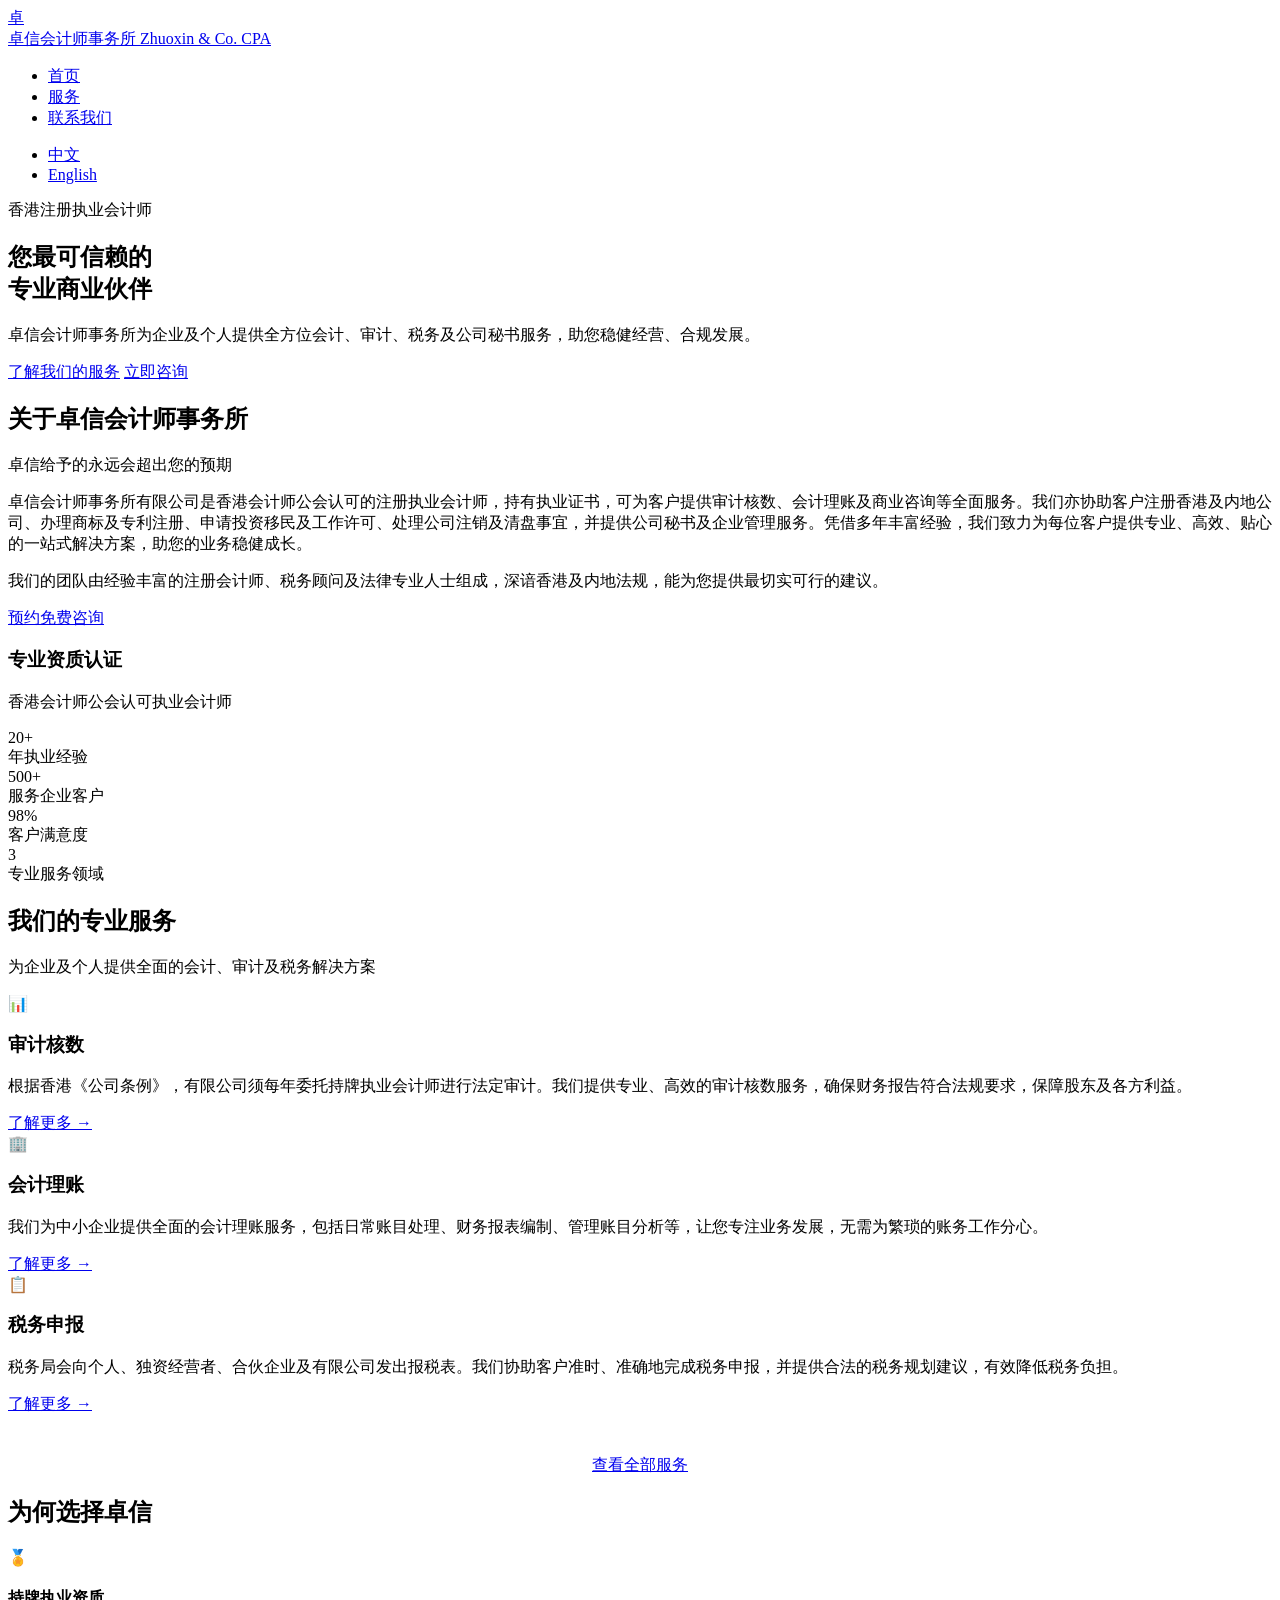
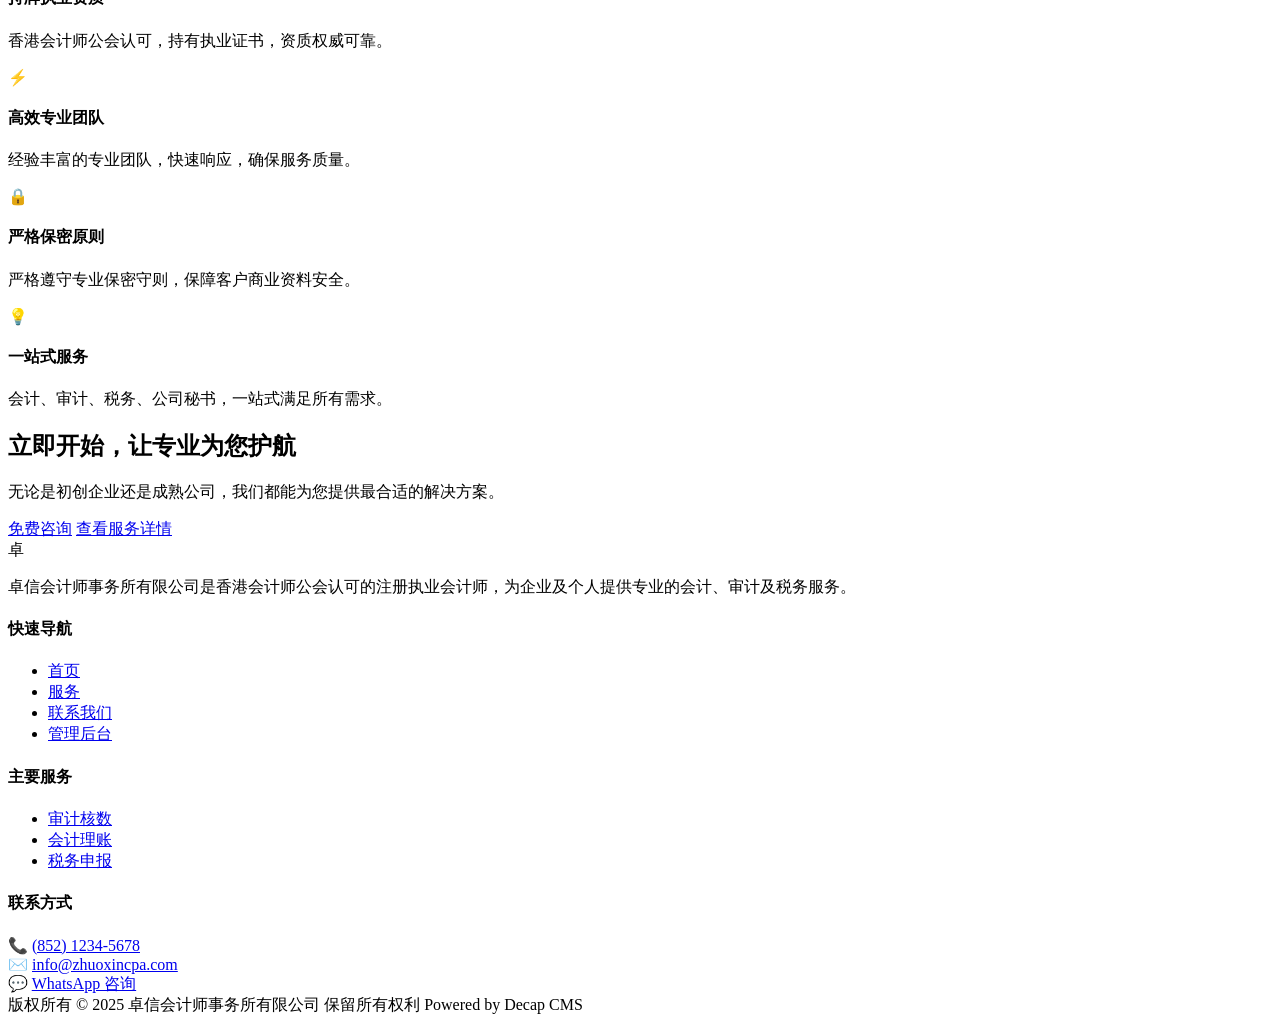
==== index.html @ bc0ea859 "v1.0.0" ====
<!DOCTYPE html>
<html lang="zh-CN">
<head>
  <meta charset="UTF-8" />
  <meta name="viewport" content="width=device-width, initial-scale=1.0" />
  <title>卓信会计师事务所 — 专业会计·审计·税务服务</title>
  <meta name="description" content="卓信会计师事务所提供专业的审计核数、会计理账、税务申报及公司注册服务，是您最可信赖的商业伙伴。" />
  <link rel="preconnect" href="https://fonts.googleapis.com" />
  <link rel="preconnect" href="https://fonts.gstatic.com" crossorigin />
  <link href="https://fonts.googleapis.com/css2?family=Noto+Sans+SC:wght@400;500;600;700;800&display=swap" rel="stylesheet" />
  <link rel="stylesheet" href="assets/css/style.css" />
</head>
<body>

  <!-- ===== NAVBAR ===== -->
  <nav class="navbar">
    <div class="navbar-inner">
      <a href="index.html" class="navbar-brand">
        <img id="navbar-logo" src="../assets/images/default-logo.png" alt="Logo" class="navbar-logo-img" style="display:none;" />
        <div class="brand-icon" id="brand-icon-fallback">卓</div>
        <div class="brand-name">
          <span id="brand-name-text">卓信会计师事务所</span>
          <span id="brand-tagline">Zhuoxin &amp; Co. CPA</span>
        </div>
      </a>
      <ul class="navbar-nav">
        <li><a href="index.html">首页</a></li>
        <li><a href="services.html">服务</a></li>
        <li><a href="contact.html">联系我们</a></li>
      </ul>
      <ul class="lang-switcher">
        <li><a href="#" data-lang="zh" class="active">中文</a></li>
        <li><a href="#" data-lang="en">English</a></li>
      </ul>
      <div class="navbar-hamburger" aria-label="菜单" role="button" tabindex="0">
        <span></span><span></span><span></span>
      </div>
    </div>
  </nav>

  <!-- ===== HERO ===== -->
  <section class="hero" id="hero-section" style="background-image: url('../assets/images/hero-banner.jpg');">
    <div class="hero-content">
      <p class="subtitle" id="hero-subtitle">香港注册执业会计师</p>
      <h1 id="hero-title">您最可信赖的<br />专业商业伙伴</h1>
      <p id="hero-description">卓信会计师事务所为企业及个人提供全方位会计、审计、税务及公司秘书服务，助您稳健经营、合规发展。</p>
      <a href="services.html" class="btn btn-primary">了解我们的服务</a>
      <a href="contact.html" class="btn btn-outline">立即咨询</a>
    </div>
  </section>

  <!-- ===== ABOUT / COMPANY INTRO ===== -->
  <!-- CMS editable: site_settings → company_intro -->
  <section class="section">
    <div class="container">
      <div class="about-grid">
        <div class="about-text">
          <h2>关于卓信会计师事务所</h2>
          <p class="lead">卓信给予的永远会超出您的预期</p>
          <p id="company-intro">
            卓信会计师事务所有限公司是香港会计师公会认可的注册执业会计师，持有执业证书，可为客户提供审计核数、会计理账及商业咨询等全面服务。我们亦协助客户注册香港及内地公司、办理商标及专利注册、申请投资移民及工作许可、处理公司注销及清盘事宜，并提供公司秘书及企业管理服务。凭借多年丰富经验，我们致力为每位客户提供专业、高效、贴心的一站式解决方案，助您的业务稳健成长。
          </p>
          <p>我们的团队由经验丰富的注册会计师、税务顾问及法律专业人士组成，深谙香港及内地法规，能为您提供最切实可行的建议。</p>
          <a href="contact.html" class="btn btn-primary" style="margin-top:8px;">预约免费咨询</a>
        </div>
        <div class="about-visual">
          <h3>专业资质认证</h3>
          <p>香港会计师公会认可执业会计师</p>
          <div class="stat-grid">
            <div class="stat-item">
              <div class="stat-num">20+</div>
              <div class="stat-label">年执业经验</div>
            </div>
            <div class="stat-item">
              <div class="stat-num">500+</div>
              <div class="stat-label">服务企业客户</div>
            </div>
            <div class="stat-item">
              <div class="stat-num">98%</div>
              <div class="stat-label">客户满意度</div>
            </div>
            <div class="stat-item">
              <div class="stat-num">3</div>
              <div class="stat-label">专业服务领域</div>
            </div>
          </div>
        </div>
      </div>
    </div>
  </section>

  <!-- ===== SERVICES PREVIEW ===== -->
  <!-- CMS editable: services collection -->
  <section class="section section-alt">
    <div class="container">
      <div class="section-header">
        <h2>我们的专业服务</h2>
        <div class="section-divider"></div>
        <p>为企业及个人提供全面的会计、审计及税务解决方案</p>
      </div>
      <div class="services-grid">

        <!-- Service 1 -->
        <div class="service-card">
          <img id="service1-image" src="../assets/images/service1.jpg" alt="Service 1" class="service-card-image" style="display:none;" />
          <div class="card-icon" id="service1-icon">📊</div>
          <h3 id="service1-title">审计核数</h3>
          <p id="service1-desc">根据香港《公司条例》，有限公司须每年委托持牌执业会计师进行法定审计。我们提供专业、高效的审计核数服务，确保财务报告符合法规要求，保障股东及各方利益。</p>
          <a href="services.html" class="card-link">了解更多 →</a>
        </div>

        <!-- Service 2 -->
        <div class="service-card">
          <img id="service2-image" src="../assets/images/service2.jpg" alt="Service 2" class="service-card-image" style="display:none;" />
          <div class="card-icon" id="service2-icon">🏢</div>
          <h3 id="service2-title">会计理账</h3>
          <p id="service2-desc">我们为中小企业提供全面的会计理账服务，包括日常账目处理、财务报表编制、管理账目分析等，让您专注业务发展，无需为繁琐的账务工作分心。</p>
          <a href="services.html" class="card-link">了解更多 →</a>
        </div>

        <!-- Service 3 -->
        <div class="service-card">
          <img id="service3-image" src="../assets/images/service3.jpg" alt="Service 3" class="service-card-image" style="display:none;" />
          <div class="card-icon" id="service3-icon">📋</div>
          <h3 id="service3-title">税务申报</h3>
          <p id="service3-desc">税务局会向个人、独资经营者、合伙企业及有限公司发出报税表。我们协助客户准时、准确地完成税务申报，并提供合法的税务规划建议，有效降低税务负担。</p>
          <a href="services.html" class="card-link">了解更多 →</a>
        </div>

      </div>
      <div style="text-align:center; margin-top:40px;">
        <a href="services.html" class="btn btn-primary">查看全部服务</a>
      </div>
    </div>
  </section>

  <!-- ===== WHY CHOOSE US ===== -->
  <section class="section">
    <div class="container">
      <div class="section-header">
        <h2>为何选择卓信</h2>
        <div class="section-divider"></div>
      </div>
      <div class="features-grid">
        <div class="feature-item">
          <div class="feat-icon">🏅</div>
          <h4>持牌执业资质</h4>
          <p>香港会计师公会认可，持有执业证书，资质权威可靠。</p>
        </div>
        <div class="feature-item">
          <div class="feat-icon">⚡</div>
          <h4>高效专业团队</h4>
          <p>经验丰富的专业团队，快速响应，确保服务质量。</p>
        </div>
        <div class="feature-item">
          <div class="feat-icon">🔒</div>
          <h4>严格保密原则</h4>
          <p>严格遵守专业保密守则，保障客户商业资料安全。</p>
        </div>
        <div class="feature-item">
          <div class="feat-icon">💡</div>
          <h4>一站式服务</h4>
          <p>会计、审计、税务、公司秘书，一站式满足所有需求。</p>
        </div>
      </div>
    </div>
  </section>

  <!-- ===== CTA ===== -->
  <section class="cta-banner">
    <div class="container">
      <h2>立即开始，让专业为您护航</h2>
      <p>无论是初创企业还是成熟公司，我们都能为您提供最合适的解决方案。</p>
      <a href="contact.html" class="btn btn-primary">免费咨询</a>
      <a href="services.html" class="btn btn-outline">查看服务详情</a>
    </div>
  </section>

  <!-- ===== FOOTER ===== -->
  <footer class="footer">
    <div class="footer-grid">
      <div class="footer-brand">
        <div class="brand-icon">卓</div>
        <p>卓信会计师事务所有限公司是香港会计师公会认可的注册执业会计师，为企业及个人提供专业的会计、审计及税务服务。</p>
      </div>
      <div class="footer-col">
        <h4>快速导航</h4>
        <ul>
          <li><a href="index.html">首页</a></li>
          <li><a href="services.html">服务</a></li>
          <li><a href="contact.html">联系我们</a></li>
          <li><a href="admin/index.html">管理后台</a></li>
        </ul>
      </div>
      <div class="footer-col">
        <h4>主要服务</h4>
        <ul>
          <li><a href="services.html">审计核数</a></li>
          <li><a href="services.html">会计理账</a></li>
          <li><a href="services.html">税务申报</a></li>
        </ul>
      </div>
      <div class="footer-col">
        <h4>联系方式</h4>
        <div class="footer-contact-item">
          <span class="icon">📞</span>
          <a href="tel:+85212345678" id="footer-phone">(852) 1234-5678</a>
        </div>
        <div class="footer-contact-item">
          <span class="icon">✉️</span>
          <a href="mailto:info@zhuoxincpa.com" id="footer-email">info@zhuoxincpa.com</a>
        </div>
        <div class="footer-contact-item">
          <span class="icon">💬</span>
          <a href="https://wa.me/85212345678" id="footer-whatsapp" target="_blank" rel="noopener">WhatsApp 咨询</a>
        </div>
      </div>
    </div>
    <div class="footer-bottom">
      <span>版权所有 © 2025 卓信会计师事务所有限公司 保留所有权利</span>
      <span>Powered by Decap CMS</span>
    </div>
  </footer>

  <script src="assets/js/main.js"></script>
</body>
</html>
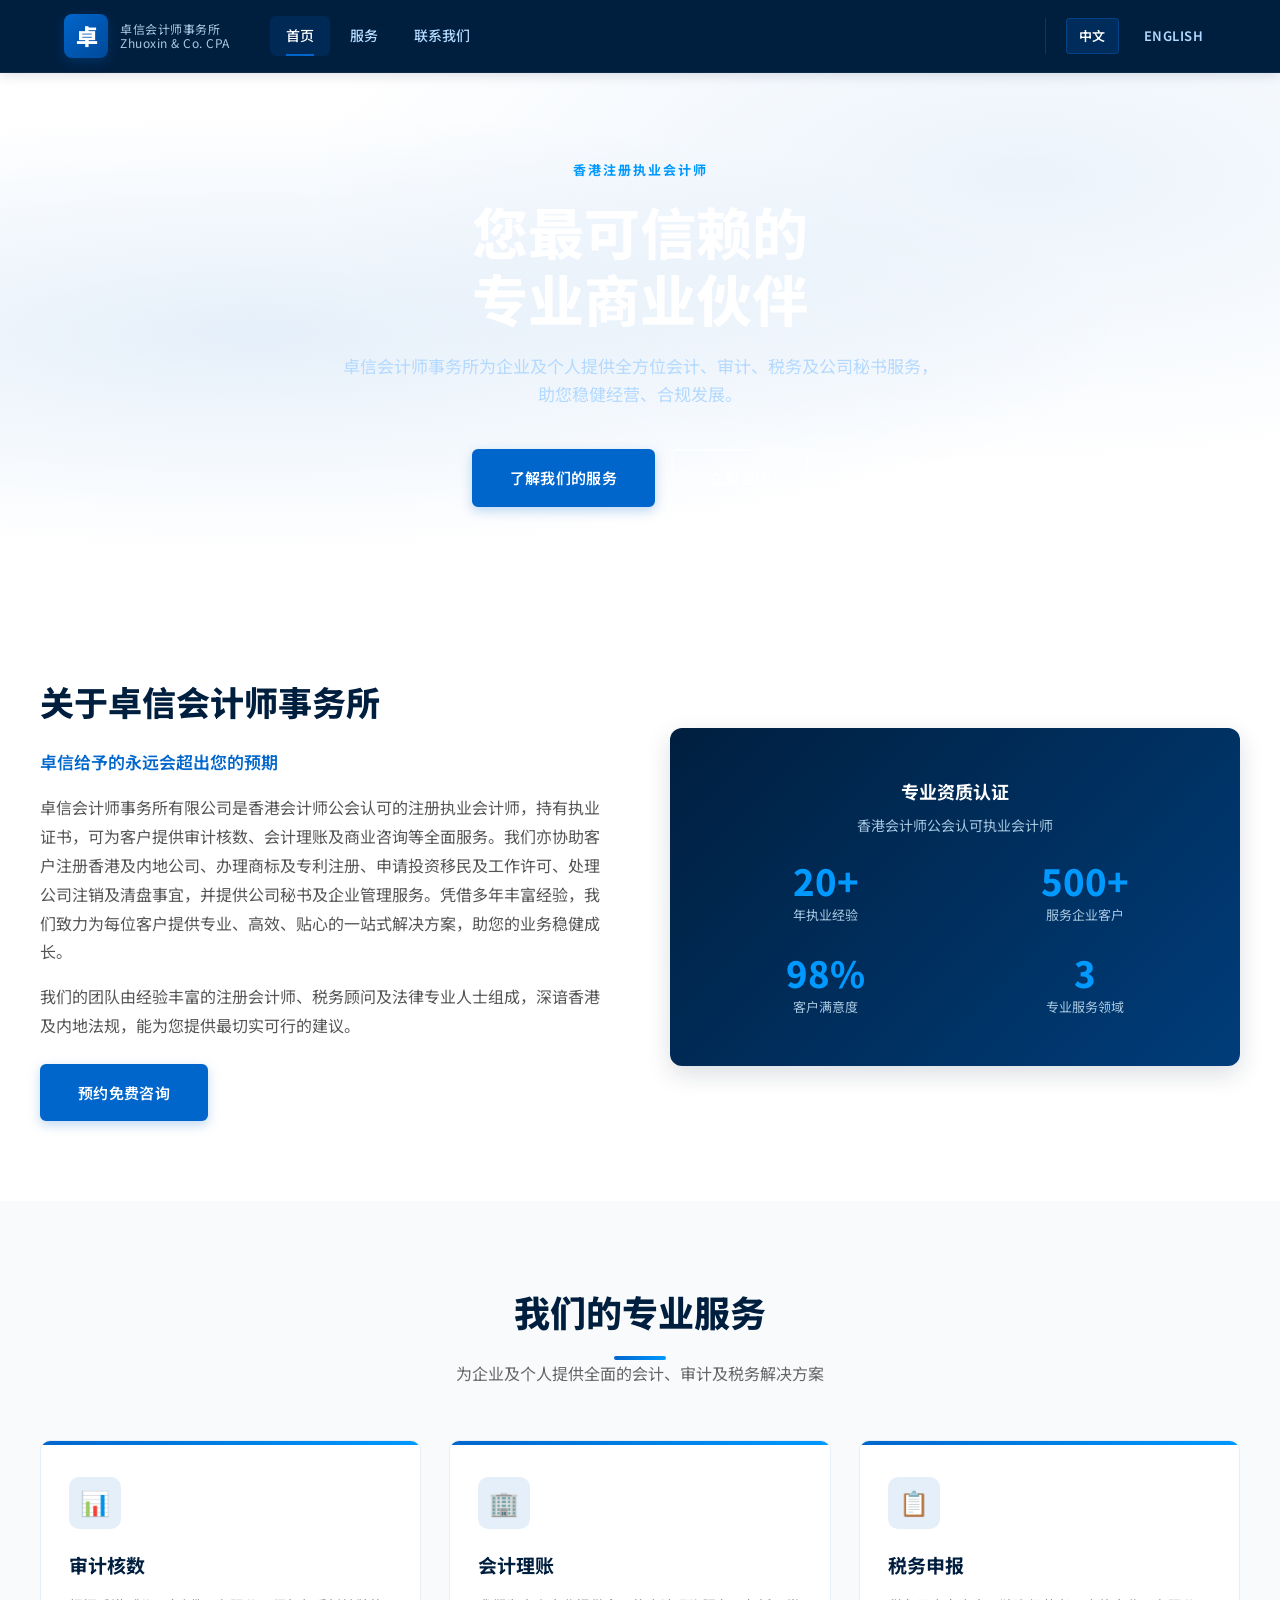
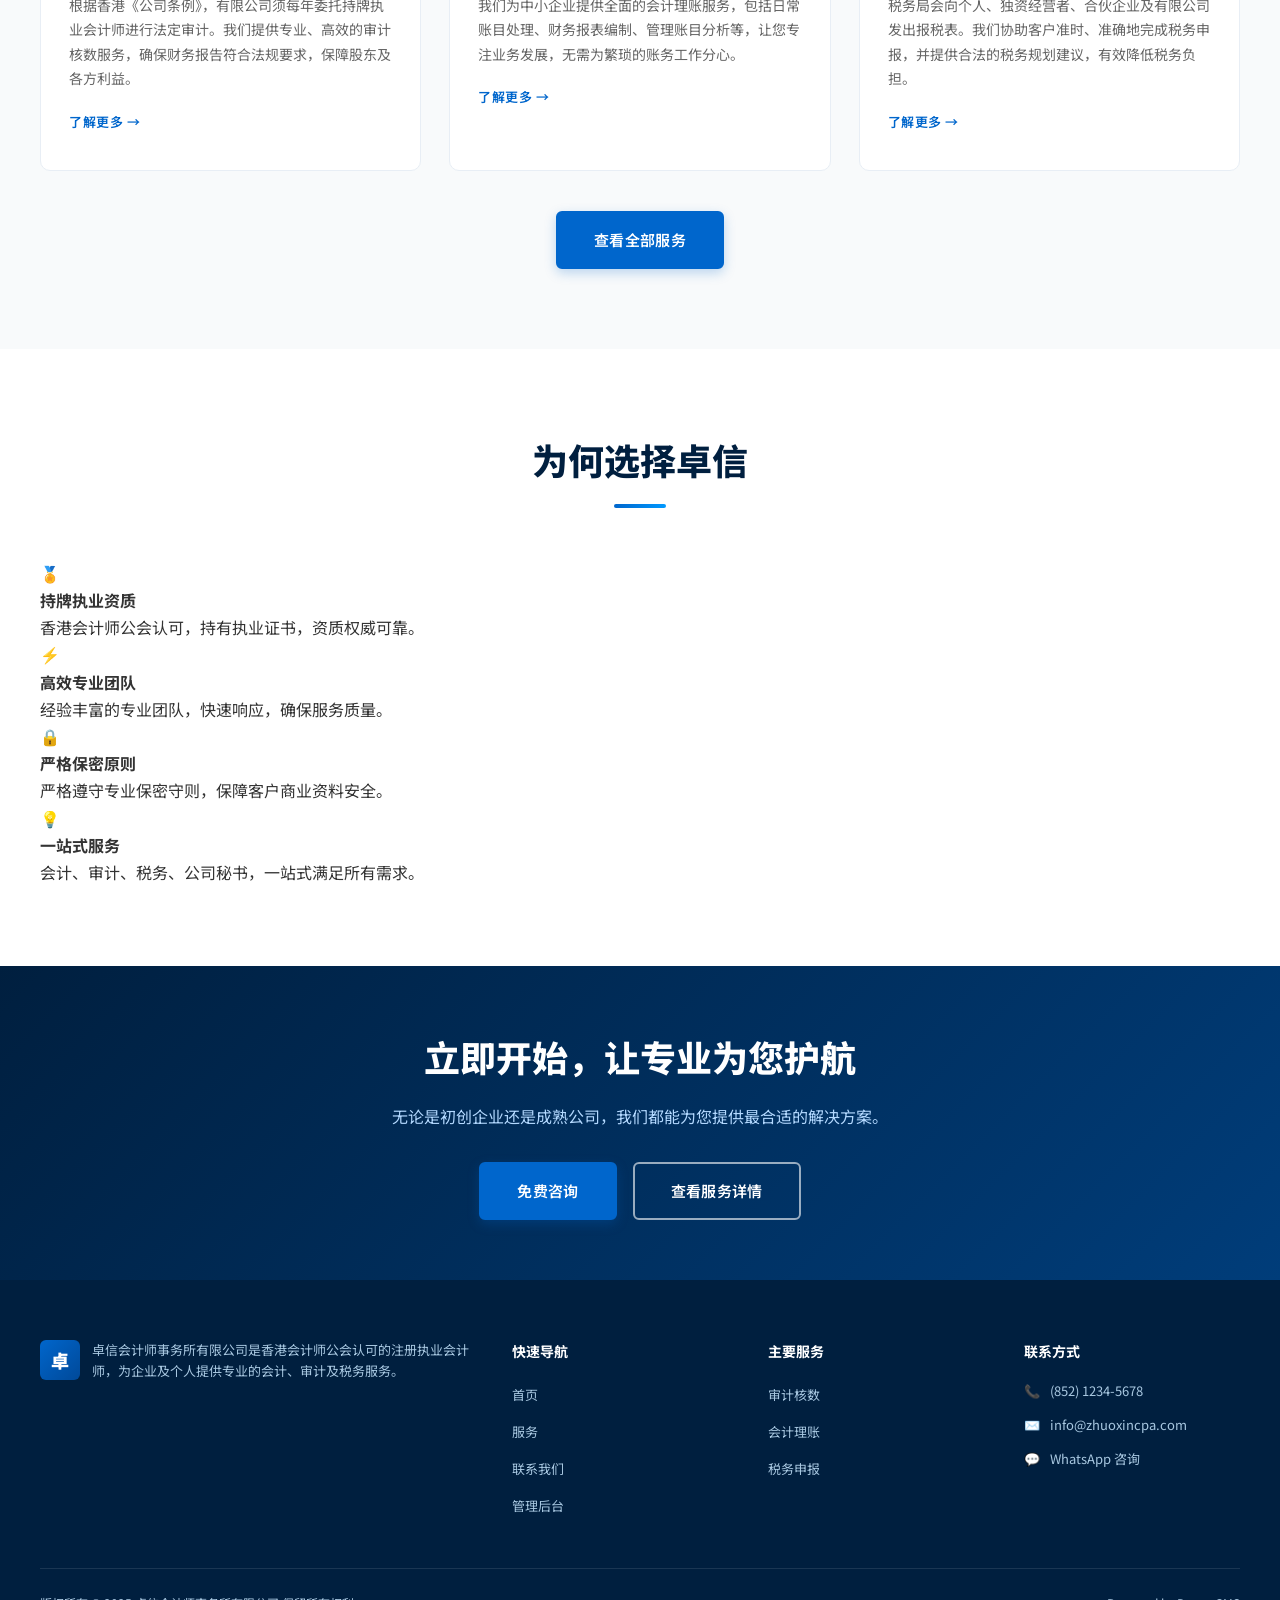
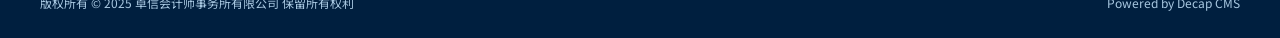
==== commit 03552a08: "Update index.html" ====
--- a/index.html
+++ b/index.html
@@ -29,9 +29,9 @@
         <li><a href="contact.html">联系我们</a></li>
       </ul>
       <ul class="lang-switcher">
-        <li><a href="#" data-lang="zh" class="active">中文</a></li>
-        <li><a href="#" data-lang="en">English</a></li>
-      </ul>
+  <li><a href="index.html" class="active">中文</a></li>
+  <li><a href="en/index.html">English</a></li>
+</ul>
       <div class="navbar-hamburger" aria-label="菜单" role="button" tabindex="0">
         <span></span><span></span><span></span>
       </div>
--- a/assets/css/style.css
+++ b/assets/css/style.css
@@ -0,0 +1,985 @@
+/* ============================================================
+   Global Reset & Base
+   ============================================================ */
+*, *::before, *::after {
+  box-sizing: border-box;
+  margin: 0;
+  padding: 0;
+}
+
+html {
+  scroll-behavior: smooth;
+}
+
+body {
+  font-family: -apple-system, BlinkMacSystemFont, "Segoe UI", "Noto Sans SC", "Microsoft YaHei", "PingFang SC", Arial, sans-serif;
+  font-size: 16px;
+  color: #333;
+  background: #fff;
+  line-height: 1.7;
+}
+
+a {
+  color: inherit;
+  text-decoration: none;
+}
+
+img {
+  max-width: 100%;
+  display: block;
+}
+
+/* ============================================================
+   Navigation
+   ============================================================ */
+.navbar {
+  position: sticky;
+  top: 0;
+  z-index: 100;
+  background: #001f3f;
+  box-shadow: 0 2px 12px rgba(0,31,63,0.15);
+  border-bottom: 1px solid rgba(255,255,255,0.05);
+}
+
+.navbar-inner {
+  max-width: 1200px;
+  margin: 0 auto;
+  padding: 0 24px;
+  display: flex;
+  align-items: center;
+  height: 72px;
+  gap: 40px;
+}
+
+.navbar-brand {
+  display: flex;
+  align-items: center;
+  gap: 12px;
+  flex-shrink: 0;
+}
+
+.navbar-brand .brand-icon {
+  width: 44px;
+  height: 44px;
+  background: linear-gradient(135deg, #0066cc 0%, #004999 100%);
+  border-radius: 8px;
+  display: flex;
+  align-items: center;
+  justify-content: center;
+  font-size: 22px;
+  font-weight: 900;
+  color: #fff;
+  letter-spacing: -1px;
+  box-shadow: 0 4px 12px rgba(0,102,204,0.25);
+}
+
+.navbar-brand .brand-name {
+  color: #fff;
+  font-size: 18px;
+  font-weight: 700;
+  line-height: 1.2;
+}
+
+.navbar-brand .brand-name span {
+  display: block;
+  font-size: 12px;
+  font-weight: 400;
+  color: #a8c8e1;
+  letter-spacing: 0.5px;
+}
+
+.navbar-logo-img {
+  max-width: 100%;
+  height: auto;
+  max-height: 50px;
+}
+
+.navbar-logo-img.show {
+  display: block !important;
+}
+
+.navbar-logo-img.show + .brand-icon {
+  display: none;
+}
+
+.navbar-nav {
+  display: flex;
+  list-style: none;
+  gap: 4px;
+  flex: 1;
+}
+
+.navbar-nav a {
+  display: block;
+  padding: 8px 16px;
+  color: #b3d9ff;
+  font-size: 14px;
+  font-weight: 500;
+  border-radius: 6px;
+  transition: all 0.3s ease;
+  white-space: nowrap;
+  position: relative;
+}
+
+.navbar-nav a::after {
+  content: "";
+  position: absolute;
+  bottom: 0;
+  left: 16px;
+  right: 16px;
+  height: 2px;
+  background: #0066cc;
+  transform: scaleX(0);
+  transform-origin: left;
+  transition: transform 0.3s ease;
+}
+
+.navbar-nav a:hover,
+.navbar-nav a.active {
+  background: rgba(0,102,204,0.15);
+  color: #fff;
+}
+
+.navbar-nav a:hover::after,
+.navbar-nav a.active::after {
+  transform: scaleX(1);
+}
+
+.navbar-hamburger {
+  display: none;
+  flex-direction: column;
+  gap: 5px;
+  cursor: pointer;
+  padding: 8px;
+  margin-left: auto;
+}
+
+.navbar-hamburger span {
+  display: block;
+  width: 24px;
+  height: 2px;
+  background: #fff;
+  border-radius: 2px;
+  transition: all 0.3s;
+}
+
+.lang-switcher {
+  display: flex;
+  list-style: none;
+  gap: 12px;
+  margin-left: auto;
+  padding-left: 20px;
+  border-left: 1px solid rgba(255,255,255,0.1);
+}
+
+.lang-switcher a {
+  display: block;
+  padding: 6px 12px;
+  color: #b3d9ff;
+  font-size: 13px;
+  font-weight: 600;
+  border-radius: 4px;
+  transition: all 0.3s ease;
+  cursor: pointer;
+  text-transform: uppercase;
+  letter-spacing: 0.5px;
+  border: 1px solid transparent;
+}
+
+.lang-switcher a:hover,
+.lang-switcher a.active {
+  background: rgba(0,102,204,0.2);
+  color: #fff;
+  border-color: rgba(0,102,204,0.4);
+}
+
+/* ============================================================
+   Hero Banner
+   ============================================================ */
+.hero {
+  position: relative;
+  min-height: 520px;
+  display: flex;
+  align-items: center;
+  justify-content: center;
+  text-align: center;
+  overflow: hidden;
+  background: linear-gradient(135deg, #001f3f 0%, #003d7a 50%, #002855 100%);
+}
+
+.hero::before {
+  content: "";
+  position: absolute;
+  inset: 0;
+  background:
+    radial-gradient(ellipse at 20% 50%, rgba(0,102,204,0.1) 0%, transparent 60%),
+    radial-gradient(ellipse at 80% 20%, rgba(0,102,204,0.08) 0%, transparent 50%);
+  z-index: 0;
+}
+
+.hero-content {
+  position: relative;
+  z-index: 1;
+  padding: 60px 24px;
+  max-width: 800px;
+}
+
+.hero-content .subtitle {
+  font-size: 13px;
+  letter-spacing: 2px;
+  text-transform: uppercase;
+  color: #0099ff;
+  font-weight: 700;
+  margin-bottom: 16px;
+}
+
+.hero-content h1 {
+  font-size: clamp(32px, 5.5vw, 56px);
+  font-weight: 800;
+  color: #fff;
+  line-height: 1.2;
+  margin-bottom: 20px;
+}
+
+.hero-content p {
+  font-size: 17px;
+  color: #b3d9ff;
+  max-width: 600px;
+  margin: 0 auto 40px;
+}
+
+.btn {
+  display: inline-block;
+  padding: 14px 36px;
+  border-radius: 6px;
+  font-size: 15px;
+  font-weight: 600;
+  cursor: pointer;
+  transition: all 0.3s ease;
+  border: 2px solid transparent;
+  text-transform: none;
+  letter-spacing: 0.3px;
+}
+
+.btn-primary {
+  background: #0066cc;
+  color: #fff;
+  border-color: #0066cc;
+  box-shadow: 0 4px 12px rgba(0,102,204,0.25);
+}
+
+.btn-primary:hover {
+  background: #0052a3;
+  border-color: #0052a3;
+  transform: translateY(-2px);
+  box-shadow: 0 8px 24px rgba(0,102,204,0.35);
+}
+
+.btn-primary:active {
+  transform: translateY(0);
+  box-shadow: 0 2px 8px rgba(0,102,204,0.2);
+}
+
+.btn-outline {
+  background: transparent;
+  color: #fff;
+  border-color: rgba(255,255,255,0.6);
+  margin-left: 12px;
+}
+
+.btn-outline:hover {
+  background: rgba(255,255,255,0.1);
+  border-color: #fff;
+  transform: translateY(-2px);
+}
+
+.btn-outline:active {
+  transform: translateY(0);
+}
+
+/* ============================================================
+   Section Shared
+   ============================================================ */
+.section {
+  padding: 80px 24px;
+}
+
+.section-alt {
+  background: #f8fafb;
+}
+
+.container {
+  max-width: 1200px;
+  margin: 0 auto;
+}
+
+.section-header {
+  text-align: center;
+  margin-bottom: 52px;
+}
+
+.section-header h2 {
+  font-size: clamp(24px, 3.5vw, 36px);
+  font-weight: 800;
+  color: #001f3f;
+  margin-bottom: 12px;
+}
+
+.section-header p {
+  font-size: 16px;
+  color: #666;
+  max-width: 560px;
+  margin: 0 auto;
+}
+
+.section-divider {
+  width: 52px;
+  height: 4px;
+  background: linear-gradient(90deg, #0066cc 0%, #0099ff 100%);
+  border-radius: 2px;
+  margin: 14px auto 0;
+}
+
+/* ============================================================
+   About / Company Intro (index)
+   ============================================================ */
+.about-grid {
+  display: grid;
+  grid-template-columns: 1fr 1fr;
+  gap: 60px;
+  align-items: center;
+}
+
+.about-text h2 {
+  font-size: clamp(24px, 3vw, 34px);
+  font-weight: 800;
+  color: #001f3f;
+  margin-bottom: 16px;
+}
+
+.about-text .lead {
+  font-size: 17px;
+  color: #0066cc;
+  font-weight: 600;
+  margin-bottom: 16px;
+}
+
+.about-text p {
+  color: #555;
+  margin-bottom: 16px;
+  line-height: 1.8;
+}
+
+.about-visual {
+  background: linear-gradient(135deg, #001f3f, #003d7a);
+  border-radius: 12px;
+  padding: 48px 40px;
+  color: #fff;
+  text-align: center;
+  box-shadow: 0 8px 24px rgba(0,31,63,0.15);
+}
+
+.about-visual .stat-grid {
+  display: grid;
+  grid-template-columns: 1fr 1fr;
+  gap: 28px;
+  margin-top: 24px;
+}
+
+.stat-item .stat-num {
+  font-size: 36px;
+  font-weight: 800;
+  color: #0099ff;
+  line-height: 1;
+}
+
+.stat-item .stat-label {
+  font-size: 13px;
+  color: #a8c8e1;
+  margin-top: 6px;
+}
+
+.about-visual h3 {
+  font-size: 18px;
+  font-weight: 700;
+  color: #fff;
+  margin-bottom: 8px;
+}
+
+.about-visual p {
+  font-size: 14px;
+  color: #a8c8e1;
+}
+
+/* ============================================================
+   Service Cards (index preview)
+   ============================================================ */
+.services-grid {
+  display: grid;
+  grid-template-columns: repeat(3, 1fr);
+  gap: 28px;
+}
+
+.service-card {
+  background: #fff;
+  border-radius: 10px;
+  border: 1px solid #e8eef5;
+  padding: 36px 28px;
+  color: #333;
+  transition: all 0.3s ease;
+  position: relative;
+  overflow: hidden;
+}
+
+.service-card::before {
+  content: "";
+  position: absolute;
+  top: 0;
+  left: 0;
+  right: 0;
+  height: 4px;
+  background: linear-gradient(90deg, #0066cc 0%, #0099ff 100%);
+}
+
+.service-card:hover {
+  transform: translateY(-8px);
+  box-shadow: 0 16px 40px rgba(0,31,63,0.12);
+  border-color: #d0dfe8;
+}
+
+.service-card .card-icon {
+  width: 52px;
+  height: 52px;
+  background: rgba(0,102,204,0.1);
+  border-radius: 10px;
+  display: flex;
+  align-items: center;
+  justify-content: center;
+  font-size: 24px;
+  margin-bottom: 20px;
+}
+
+.service-card h3 {
+  font-size: 19px;
+  font-weight: 700;
+  margin-bottom: 12px;
+  color: #001f3f;
+}
+
+.service-card p {
+  font-size: 14px;
+  color: #666;
+  line-height: 1.75;
+}
+
+.service-card-image {
+  width: 100%;
+  height: 200px;
+  object-fit: cover;
+  border-radius: 10px 10px 0 0;
+  margin: -36px -28px 20px -28px;
+}
+
+.service-card-image.show {
+  display: block !important;
+}
+
+.service-card .card-link {
+  display: inline-block;
+  margin-top: 20px;
+  font-size: 13px;
+  font-weight: 600;
+  color: #0066cc;
+  letter-spacing: 0.5px;
+  transition: all 0.3s ease;
+  position: relative;
+}
+
+.service-card .card-link::after {
+  content: "";
+  position: absolute;
+  bottom: -2px;
+  left: 0;
+  right: 0;
+  height: 2px;
+  background: #0066cc;
+  transform: scaleX(0);
+  transform-origin: left;
+  transition: transform 0.3s ease;
+}
+
+.service-card .card-link:hover {
+  color: #0052a3;
+}
+
+.service-card .card-link:hover::after {
+  transform: scaleX(1);
+}
+
+/* ============================================================
+   Services Page — Full Cards
+   ============================================================ */
+.services-full-grid {
+  display: grid;
+  grid-template-columns: repeat(3, 1fr);
+  gap: 32px;
+}
+
+.service-full-card {
+  background: #fff;
+  border-radius: 10px;
+  border: 1px solid #e8eef5;
+  padding: 40px 32px;
+  transition: all 0.3s ease;
+  position: relative;
+  overflow: hidden;
+}
+
+.service-full-card::after {
+  content: "";
+  position: absolute;
+  bottom: 0;
+  left: 0;
+  right: 0;
+  height: 4px;
+  background: linear-gradient(90deg, #0066cc 0%, #0099ff 100%);
+  transform: scaleX(0);
+  transform-origin: left;
+  transition: transform 0.3s ease;
+}
+
+.service-full-card:hover {
+  box-shadow: 0 16px 40px rgba(0,31,63,0.12);
+  transform: translateY(-6px);
+  border-color: #d0dfe8;
+}
+
+.service-full-card:hover::after {
+  transform: scaleX(1);
+}
+
+.service-full-card .card-icon {
+  width: 56px;
+  height: 56px;
+  background: rgba(0,102,204,0.1);
+  border-radius: 10px;
+  display: flex;
+  align-items: center;
+  justify-content: center;
+  font-size: 28px;
+  margin-bottom: 24px;
+}
+
+.service-full-card h3 {
+  font-size: 20px;
+  font-weight: 700;
+  color: #001f3f;
+  margin-bottom: 14px;
+}
+
+.service-full-card p {
+  font-size: 15px;
+  color: #556;
+  line-height: 1.8;
+}
+
+.service-full-image {
+  width: 100%;
+  height: 250px;
+  object-fit: cover;
+  border-radius: 10px 10px 0 0;
+  margin: -40px -32px 24px -32px;
+}
+
+.service-full-image.show {
+  display: block !important;
+}
+
+.google-map-container {
+  margin-top: 32px;
+  border-radius: 12px;
+  overflow: hidden;
+  box-shadow: 0 4px 12px rgba(0,31,63,0.1);
+}
+
+/* ============================================================
+   Why Choose Us (index)
+   ============================================================ */
+.why-choose-us {
+  display: grid;
+  grid-template-columns: repeat(4, 1fr);
+  gap: 24px;
+  margin-top: 48px;
+}
+
+.why-item {
+  text-align: center;
+}
+
+.why-item .icon {
+  font-size: 36px;
+  margin-bottom: 16px;
+}
+
+.why-item h4 {
+  font-size: 16px;
+  font-weight: 700;
+  color: #001f3f;
+  margin-bottom: 8px;
+}
+
+.why-item p {
+  font-size: 14px;
+  color: #666;
+  line-height: 1.6;
+}
+
+/* ============================================================
+   Page Hero (Services, Contact)
+   ============================================================ */
+.page-hero {
+  background: linear-gradient(135deg, #001f3f 0%, #003d7a 100%);
+  color: #fff;
+  padding: 60px 24px;
+  text-align: center;
+}
+
+.page-hero .breadcrumb {
+  font-size: 13px;
+  color: #a8c8e1;
+  margin-bottom: 24px;
+}
+
+.page-hero .breadcrumb a {
+  color: #0099ff;
+  transition: color 0.3s ease;
+}
+
+.page-hero .breadcrumb a:hover {
+  color: #fff;
+}
+
+.page-hero h1 {
+  font-size: clamp(28px, 4vw, 44px);
+  font-weight: 800;
+  margin-bottom: 16px;
+}
+
+.page-hero p {
+  font-size: 17px;
+  color: #b3d9ff;
+  max-width: 600px;
+  margin: 0 auto;
+}
+
+/* ============================================================
+   Contact Page
+   ============================================================ */
+.contact-grid {
+  display: grid;
+  grid-template-columns: 1fr 1fr;
+  gap: 60px;
+  align-items: start;
+}
+
+.contact-info {
+  background: linear-gradient(135deg, #001f3f, #003d7a);
+  border-radius: 12px;
+  padding: 48px 40px;
+  color: #fff;
+}
+
+.contact-info h2 {
+  font-size: 28px;
+  font-weight: 800;
+  margin-bottom: 16px;
+}
+
+.contact-info .lead {
+  font-size: 15px;
+  color: #b3d9ff;
+  margin-bottom: 32px;
+  line-height: 1.8;
+}
+
+.contact-item {
+  display: flex;
+  gap: 16px;
+  margin-bottom: 28px;
+}
+
+.contact-item .ci-icon {
+  font-size: 24px;
+  flex-shrink: 0;
+}
+
+.contact-item .ci-text {
+  flex: 1;
+}
+
+.contact-item .ci-text strong {
+  display: block;
+  font-size: 14px;
+  font-weight: 700;
+  color: #fff;
+  margin-bottom: 4px;
+}
+
+.contact-item .ci-text a,
+.contact-item .ci-text span {
+  font-size: 15px;
+  color: #a8c8e1;
+  transition: color 0.3s ease;
+}
+
+.contact-item .ci-text a:hover {
+  color: #fff;
+}
+
+.contact-form-box {
+  background: #fff;
+  border-radius: 10px;
+  padding: 40px 32px;
+  border: 1px solid #e8eef5;
+}
+
+.contact-form-box h3 {
+  font-size: 22px;
+  font-weight: 800;
+  color: #001f3f;
+  margin-bottom: 24px;
+}
+
+.form-group {
+  margin-bottom: 20px;
+}
+
+.form-group label {
+  display: block;
+  font-size: 14px;
+  font-weight: 600;
+  color: #001f3f;
+  margin-bottom: 8px;
+}
+
+.form-group input,
+.form-group textarea,
+.form-group select {
+  width: 100%;
+  padding: 12px 14px;
+  border: 1px solid #d0dfe8;
+  border-radius: 6px;
+  font-size: 14px;
+  font-family: inherit;
+  transition: all 0.3s ease;
+}
+
+.form-group input:focus,
+.form-group textarea:focus,
+.form-group select:focus {
+  outline: none;
+  border-color: #0066cc;
+  box-shadow: 0 0 0 3px rgba(0,102,204,0.1);
+}
+
+.form-group textarea {
+  resize: vertical;
+  min-height: 120px;
+}
+
+/* ============================================================
+   CTA Banner
+   ============================================================ */
+.cta-banner {
+  background: linear-gradient(135deg, #001f3f 0%, #003d7a 100%);
+  color: #fff;
+  padding: 60px 24px;
+  text-align: center;
+}
+
+.cta-banner h2 {
+  font-size: clamp(24px, 3.5vw, 36px);
+  font-weight: 800;
+  margin-bottom: 16px;
+}
+
+.cta-banner p {
+  font-size: 16px;
+  color: #b3d9ff;
+  max-width: 600px;
+  margin: 0 auto 32px;
+}
+
+/* ============================================================
+   Footer
+   ============================================================ */
+.footer {
+  background: #001f3f;
+  color: #fff;
+  padding: 60px 24px 24px;
+}
+
+.footer-grid {
+  max-width: 1200px;
+  margin: 0 auto 40px;
+  display: grid;
+  grid-template-columns: 2fr 1fr 1fr 1fr;
+  gap: 40px;
+}
+
+.footer-brand {
+  display: flex;
+  gap: 12px;
+  align-items: flex-start;
+}
+
+.footer-brand .brand-icon {
+  width: 40px;
+  height: 40px;
+  background: linear-gradient(135deg, #0066cc 0%, #004999 100%);
+  border-radius: 6px;
+  display: flex;
+  align-items: center;
+  justify-content: center;
+  font-size: 18px;
+  font-weight: 900;
+  color: #fff;
+  flex-shrink: 0;
+}
+
+.footer-brand p {
+  font-size: 13px;
+  color: #a8c8e1;
+  line-height: 1.6;
+}
+
+.footer-col h4 {
+  font-size: 14px;
+  font-weight: 700;
+  color: #fff;
+  margin-bottom: 16px;
+}
+
+.footer-col ul {
+  list-style: none;
+}
+
+.footer-col ul li {
+  margin-bottom: 10px;
+}
+
+.footer-col ul li a {
+  font-size: 13px;
+  color: #a8c8e1;
+  transition: color 0.3s ease;
+}
+
+.footer-col ul li a:hover {
+  color: #0099ff;
+}
+
+.footer-contact-item {
+  display: flex;
+  gap: 10px;
+  margin-bottom: 12px;
+  font-size: 13px;
+}
+
+.footer-contact-item .icon {
+  flex-shrink: 0;
+}
+
+.footer-contact-item a {
+  color: #a8c8e1;
+  transition: color 0.3s ease;
+}
+
+.footer-contact-item a:hover {
+  color: #0099ff;
+}
+
+.footer-bottom {
+  max-width: 1200px;
+  margin: 0 auto;
+  padding-top: 24px;
+  border-top: 1px solid rgba(255,255,255,0.1);
+  display: flex;
+  justify-content: space-between;
+  font-size: 12px;
+  color: #a8c8e1;
+}
+
+/* ============================================================
+   Responsive Design
+   ============================================================ */
+@media (max-width: 768px) {
+  .navbar-inner {
+    height: 64px;
+    gap: 20px;
+  }
+
+  .navbar-nav {
+    display: none;
+  }
+
+  .navbar-hamburger {
+    display: flex;
+  }
+
+  .lang-switcher {
+    display: none;
+  }
+
+  .about-grid {
+    grid-template-columns: 1fr;
+    gap: 40px;
+  }
+
+  .services-grid,
+  .services-full-grid {
+    grid-template-columns: 1fr;
+  }
+
+  .why-choose-us {
+    grid-template-columns: repeat(2, 1fr);
+  }
+
+  .contact-grid {
+    grid-template-columns: 1fr;
+    gap: 40px;
+  }
+
+  .footer-grid {
+    grid-template-columns: 1fr;
+    gap: 32px;
+  }
+
+  .footer-bottom {
+    flex-direction: column;
+    gap: 12px;
+  }
+
+  .btn-outline {
+    margin-left: 0;
+    margin-top: 12px;
+    display: block;
+  }
+}
+
+@media (max-width: 480px) {
+  .section {
+    padding: 60px 16px;
+  }
+
+  .section-header {
+    margin-bottom: 40px;
+  }
+
+  .why-choose-us {
+    grid-template-columns: 1fr;
+  }
+
+  .footer-grid {
+    grid-template-columns: 1fr;
+  }
+}
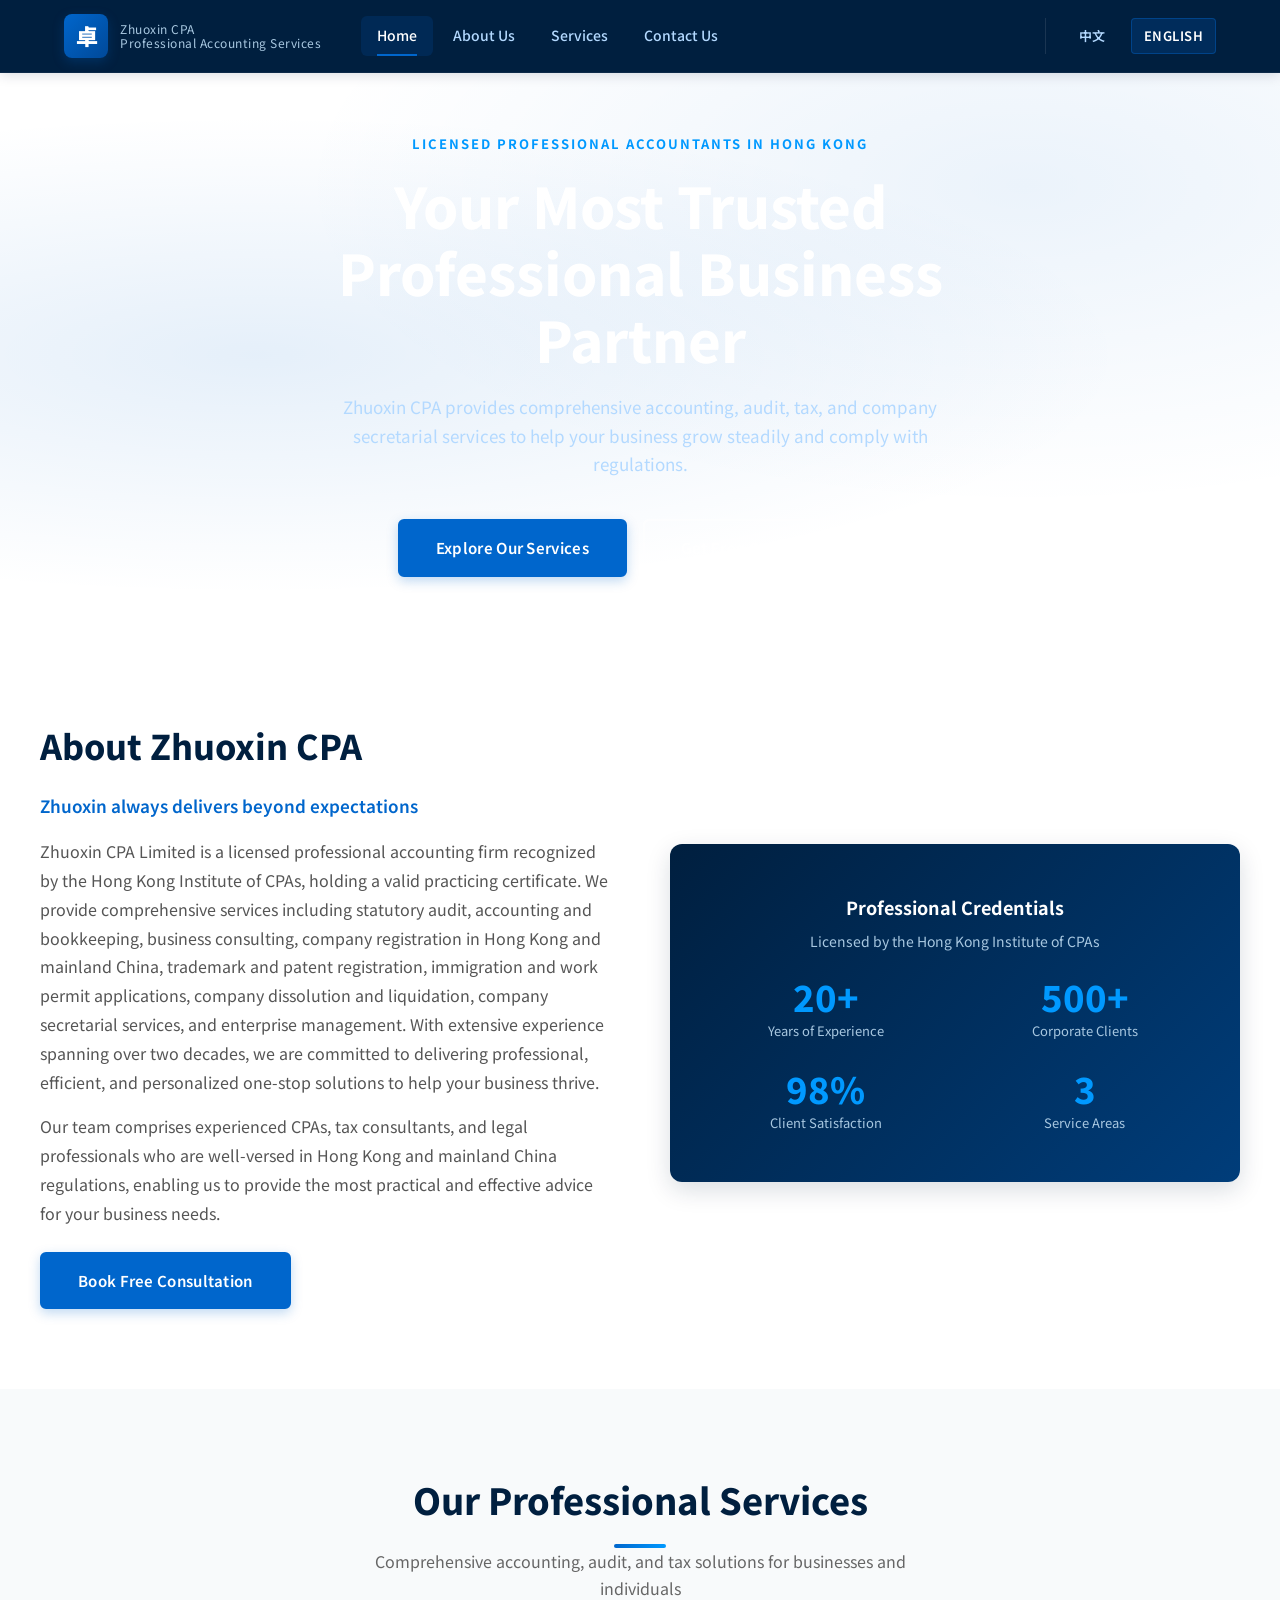
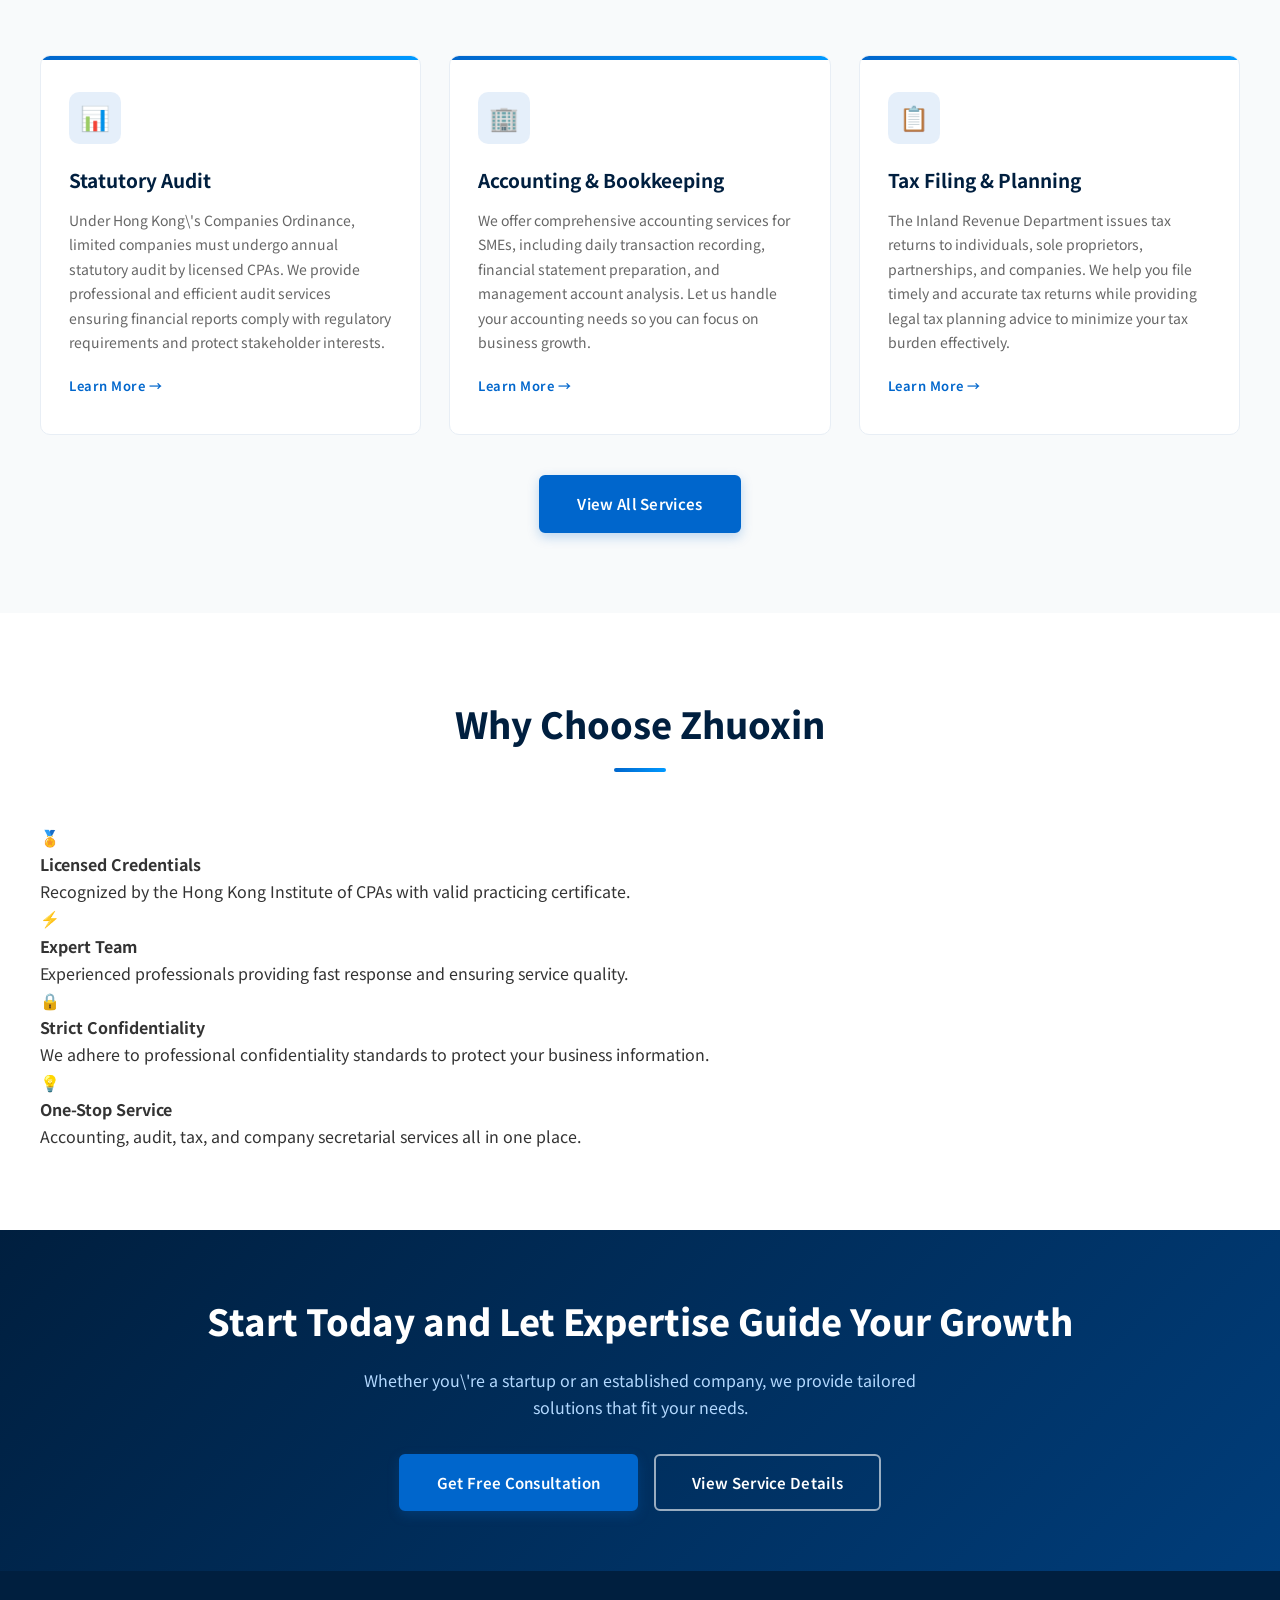
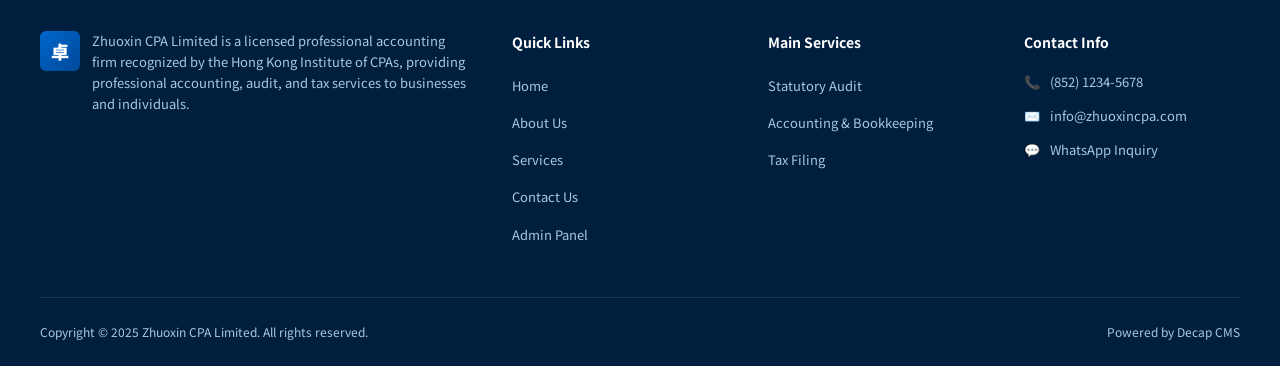
==== commit e7a0e738: "v 1.0.0" ====
--- a/index.html
+++ b/index.html
@@ -5,223 +5,42 @@
   <meta name="viewport" content="width=device-width, initial-scale=1.0" />
   <title>卓信会计师事务所 — 专业会计·审计·税务服务</title>
   <meta name="description" content="卓信会计师事务所提供专业的审计核数、会计理账、税务申报及公司注册服务，是您最可信赖的商业伙伴。" />
-  <link rel="preconnect" href="https://fonts.googleapis.com" />
-  <link rel="preconnect" href="https://fonts.gstatic.com" crossorigin />
-  <link href="https://fonts.googleapis.com/css2?family=Noto+Sans+SC:wght@400;500;600;700;800&display=swap" rel="stylesheet" />
-  <link rel="stylesheet" href="assets/css/style.css" />
+  <script>
+    // Redirect to appropriate language version based on user preference or browser language
+    (function() {
+      // Check if user has a saved language preference
+      const savedLang = localStorage.getItem('preferred-language');
+      
+      if (savedLang === 'en') {
+        window.location.href = '/en/index.html';
+        return;
+      } else if (savedLang === 'zh') {
+        window.location.href = '/tc/index.html';
+        return;
+      }
+      
+      // If no saved preference, detect browser language
+      const browserLang = navigator.language || navigator.userLanguage;
+      
+      // Check if browser language is English
+      if (browserLang.startsWith('en')) {
+        localStorage.setItem('preferred-language', 'en');
+        window.location.href = '/en/index.html';
+      } else {
+        // Default to Chinese (Traditional Chinese or Simplified Chinese)
+        localStorage.setItem('preferred-language', 'zh');
+        window.location.href = '/tc/index.html';
+      }
+    })();
+  </script>
 </head>
 <body>
-
-  <!-- ===== NAVBAR ===== -->
-  <nav class="navbar">
-    <div class="navbar-inner">
-      <a href="index.html" class="navbar-brand">
-        <img id="navbar-logo" src="../assets/images/default-logo.png" alt="Logo" class="navbar-logo-img" style="display:none;" />
-        <div class="brand-icon" id="brand-icon-fallback">卓</div>
-        <div class="brand-name">
-          <span id="brand-name-text">卓信会计师事务所</span>
-          <span id="brand-tagline">Zhuoxin &amp; Co. CPA</span>
-        </div>
-      </a>
-      <ul class="navbar-nav">
-        <li><a href="index.html">首页</a></li>
-        <li><a href="services.html">服务</a></li>
-        <li><a href="contact.html">联系我们</a></li>
-      </ul>
-      <ul class="lang-switcher">
-  <li><a href="index.html" class="active">中文</a></li>
-  <li><a href="en/index.html">English</a></li>
-</ul>
-      <div class="navbar-hamburger" aria-label="菜单" role="button" tabindex="0">
-        <span></span><span></span><span></span>
-      </div>
-    </div>
-  </nav>
-
-  <!-- ===== HERO ===== -->
-  <section class="hero" id="hero-section" style="background-image: url('../assets/images/hero-banner.jpg');">
-    <div class="hero-content">
-      <p class="subtitle" id="hero-subtitle">香港注册执业会计师</p>
-      <h1 id="hero-title">您最可信赖的<br />专业商业伙伴</h1>
-      <p id="hero-description">卓信会计师事务所为企业及个人提供全方位会计、审计、税务及公司秘书服务，助您稳健经营、合规发展。</p>
-      <a href="services.html" class="btn btn-primary">了解我们的服务</a>
-      <a href="contact.html" class="btn btn-outline">立即咨询</a>
-    </div>
-  </section>
-
-  <!-- ===== ABOUT / COMPANY INTRO ===== -->
-  <!-- CMS editable: site_settings → company_intro -->
-  <section class="section">
-    <div class="container">
-      <div class="about-grid">
-        <div class="about-text">
-          <h2>关于卓信会计师事务所</h2>
-          <p class="lead">卓信给予的永远会超出您的预期</p>
-          <p id="company-intro">
-            卓信会计师事务所有限公司是香港会计师公会认可的注册执业会计师，持有执业证书，可为客户提供审计核数、会计理账及商业咨询等全面服务。我们亦协助客户注册香港及内地公司、办理商标及专利注册、申请投资移民及工作许可、处理公司注销及清盘事宜，并提供公司秘书及企业管理服务。凭借多年丰富经验，我们致力为每位客户提供专业、高效、贴心的一站式解决方案，助您的业务稳健成长。
-          </p>
-          <p>我们的团队由经验丰富的注册会计师、税务顾问及法律专业人士组成，深谙香港及内地法规，能为您提供最切实可行的建议。</p>
-          <a href="contact.html" class="btn btn-primary" style="margin-top:8px;">预约免费咨询</a>
-        </div>
-        <div class="about-visual">
-          <h3>专业资质认证</h3>
-          <p>香港会计师公会认可执业会计师</p>
-          <div class="stat-grid">
-            <div class="stat-item">
-              <div class="stat-num">20+</div>
-              <div class="stat-label">年执业经验</div>
-            </div>
-            <div class="stat-item">
-              <div class="stat-num">500+</div>
-              <div class="stat-label">服务企业客户</div>
-            </div>
-            <div class="stat-item">
-              <div class="stat-num">98%</div>
-              <div class="stat-label">客户满意度</div>
-            </div>
-            <div class="stat-item">
-              <div class="stat-num">3</div>
-              <div class="stat-label">专业服务领域</div>
-            </div>
-          </div>
-        </div>
-      </div>
-    </div>
-  </section>
-
-  <!-- ===== SERVICES PREVIEW ===== -->
-  <!-- CMS editable: services collection -->
-  <section class="section section-alt">
-    <div class="container">
-      <div class="section-header">
-        <h2>我们的专业服务</h2>
-        <div class="section-divider"></div>
-        <p>为企业及个人提供全面的会计、审计及税务解决方案</p>
-      </div>
-      <div class="services-grid">
-
-        <!-- Service 1 -->
-        <div class="service-card">
-          <img id="service1-image" src="../assets/images/service1.jpg" alt="Service 1" class="service-card-image" style="display:none;" />
-          <div class="card-icon" id="service1-icon">📊</div>
-          <h3 id="service1-title">审计核数</h3>
-          <p id="service1-desc">根据香港《公司条例》，有限公司须每年委托持牌执业会计师进行法定审计。我们提供专业、高效的审计核数服务，确保财务报告符合法规要求，保障股东及各方利益。</p>
-          <a href="services.html" class="card-link">了解更多 →</a>
-        </div>
-
-        <!-- Service 2 -->
-        <div class="service-card">
-          <img id="service2-image" src="../assets/images/service2.jpg" alt="Service 2" class="service-card-image" style="display:none;" />
-          <div class="card-icon" id="service2-icon">🏢</div>
-          <h3 id="service2-title">会计理账</h3>
-          <p id="service2-desc">我们为中小企业提供全面的会计理账服务，包括日常账目处理、财务报表编制、管理账目分析等，让您专注业务发展，无需为繁琐的账务工作分心。</p>
-          <a href="services.html" class="card-link">了解更多 →</a>
-        </div>
-
-        <!-- Service 3 -->
-        <div class="service-card">
-          <img id="service3-image" src="../assets/images/service3.jpg" alt="Service 3" class="service-card-image" style="display:none;" />
-          <div class="card-icon" id="service3-icon">📋</div>
-          <h3 id="service3-title">税务申报</h3>
-          <p id="service3-desc">税务局会向个人、独资经营者、合伙企业及有限公司发出报税表。我们协助客户准时、准确地完成税务申报，并提供合法的税务规划建议，有效降低税务负担。</p>
-          <a href="services.html" class="card-link">了解更多 →</a>
-        </div>
-
-      </div>
-      <div style="text-align:center; margin-top:40px;">
-        <a href="services.html" class="btn btn-primary">查看全部服务</a>
-      </div>
-    </div>
-  </section>
-
-  <!-- ===== WHY CHOOSE US ===== -->
-  <section class="section">
-    <div class="container">
-      <div class="section-header">
-        <h2>为何选择卓信</h2>
-        <div class="section-divider"></div>
-      </div>
-      <div class="features-grid">
-        <div class="feature-item">
-          <div class="feat-icon">🏅</div>
-          <h4>持牌执业资质</h4>
-          <p>香港会计师公会认可，持有执业证书，资质权威可靠。</p>
-        </div>
-        <div class="feature-item">
-          <div class="feat-icon">⚡</div>
-          <h4>高效专业团队</h4>
-          <p>经验丰富的专业团队，快速响应，确保服务质量。</p>
-        </div>
-        <div class="feature-item">
-          <div class="feat-icon">🔒</div>
-          <h4>严格保密原则</h4>
-          <p>严格遵守专业保密守则，保障客户商业资料安全。</p>
-        </div>
-        <div class="feature-item">
-          <div class="feat-icon">💡</div>
-          <h4>一站式服务</h4>
-          <p>会计、审计、税务、公司秘书，一站式满足所有需求。</p>
-        </div>
-      </div>
-    </div>
-  </section>
-
-  <!-- ===== CTA ===== -->
-  <section class="cta-banner">
-    <div class="container">
-      <h2>立即开始，让专业为您护航</h2>
-      <p>无论是初创企业还是成熟公司，我们都能为您提供最合适的解决方案。</p>
-      <a href="contact.html" class="btn btn-primary">免费咨询</a>
-      <a href="services.html" class="btn btn-outline">查看服务详情</a>
-    </div>
-  </section>
-
-  <!-- ===== FOOTER ===== -->
-  <footer class="footer">
-    <div class="footer-grid">
-      <div class="footer-brand">
-        <div class="brand-icon">卓</div>
-        <p>卓信会计师事务所有限公司是香港会计师公会认可的注册执业会计师，为企业及个人提供专业的会计、审计及税务服务。</p>
-      </div>
-      <div class="footer-col">
-        <h4>快速导航</h4>
-        <ul>
-          <li><a href="index.html">首页</a></li>
-          <li><a href="services.html">服务</a></li>
-          <li><a href="contact.html">联系我们</a></li>
-          <li><a href="admin/index.html">管理后台</a></li>
-        </ul>
-      </div>
-      <div class="footer-col">
-        <h4>主要服务</h4>
-        <ul>
-          <li><a href="services.html">审计核数</a></li>
-          <li><a href="services.html">会计理账</a></li>
-          <li><a href="services.html">税务申报</a></li>
-        </ul>
-      </div>
-      <div class="footer-col">
-        <h4>联系方式</h4>
-        <div class="footer-contact-item">
-          <span class="icon">📞</span>
-          <a href="tel:+85212345678" id="footer-phone">(852) 1234-5678</a>
-        </div>
-        <div class="footer-contact-item">
-          <span class="icon">✉️</span>
-          <a href="mailto:info@zhuoxincpa.com" id="footer-email">info@zhuoxincpa.com</a>
-        </div>
-        <div class="footer-contact-item">
-          <span class="icon">💬</span>
-          <a href="https://wa.me/85212345678" id="footer-whatsapp" target="_blank" rel="noopener">WhatsApp 咨询</a>
-        </div>
-      </div>
-    </div>
-    <div class="footer-bottom">
-      <span>版权所有 © 2025 卓信会计师事务所有限公司 保留所有权利</span>
-      <span>Powered by Decap CMS</span>
-    </div>
-  </footer>
-
-  <script src="assets/js/main.js"></script>
+  <!-- Fallback content in case JavaScript is disabled -->
+  <noscript>
+    <p>Please enable JavaScript to access this website.</p>
+    <p style="margin-top: 20px;">
+      <a href="/tc/index.html">中文版本</a> | <a href="/en/index.html">English Version</a>
+    </p>
+  </noscript>
 </body>
 </html>
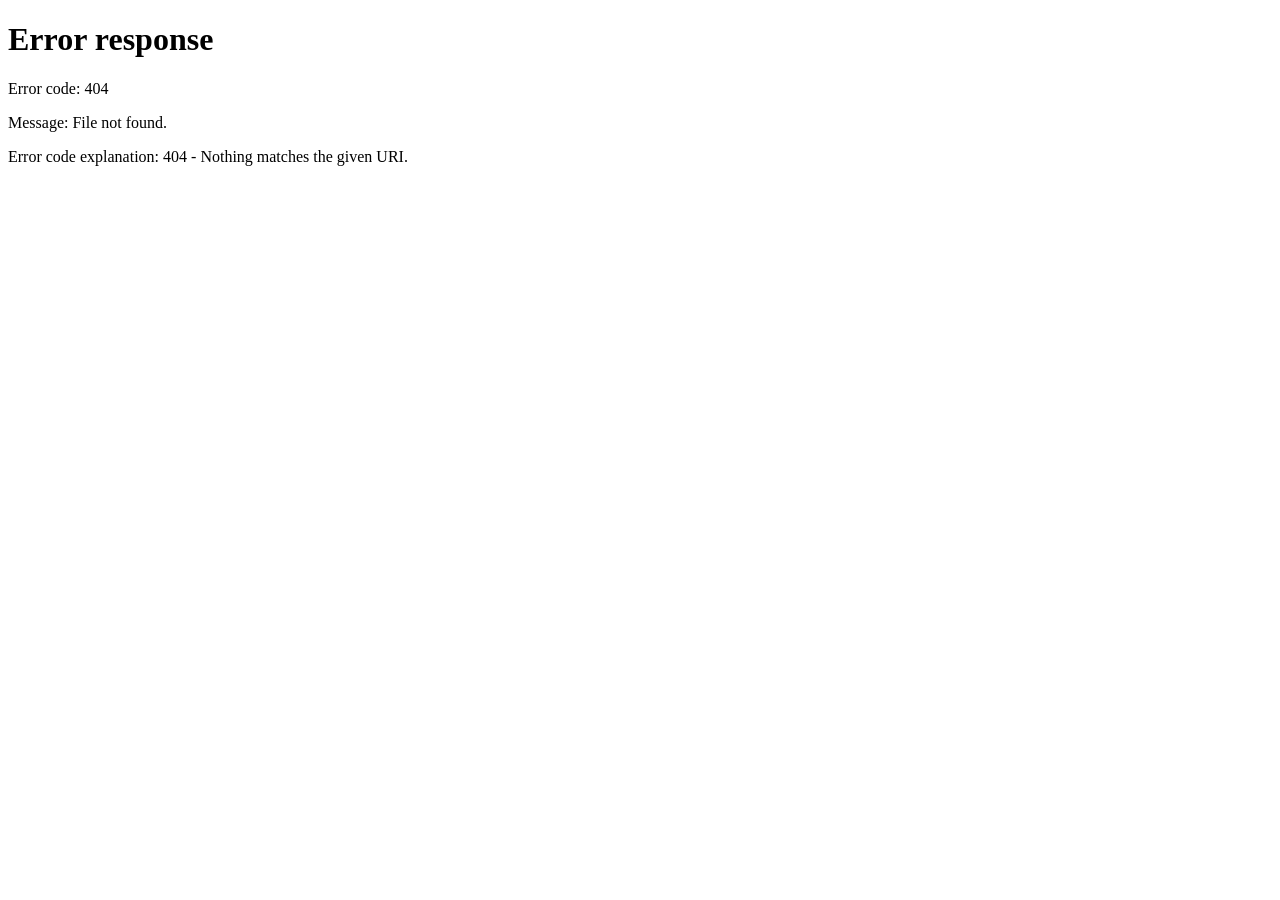
==== commit 4a8d137c: "Update index.html (not the ori )" ====
--- a/index.html
+++ b/index.html
@@ -6,40 +6,36 @@
   <title>卓信会计师事务所 — 专业会计·审计·税务服务</title>
   <meta name="description" content="卓信会计师事务所提供专业的审计核数、会计理账、税务申报及公司注册服务，是您最可信赖的商业伙伴。" />
   <script>
-    // Redirect to appropriate language version based on user preference or browser language
     (function() {
-      // Check if user has a saved language preference
-      const savedLang = localStorage.getItem('preferred-language');
+      var basePath = '/TNTCPA';
+      var savedLang = localStorage.getItem('preferred-language');
       
       if (savedLang === 'en') {
-        window.location.href = '/en/index.html';
+        window.location.href = basePath + '/en/index.html';
         return;
       } else if (savedLang === 'zh') {
-        window.location.href = '/tc/index.html';
+        window.location.href = basePath + '/tc/index.html';
         return;
       }
       
-      // If no saved preference, detect browser language
-      const browserLang = navigator.language || navigator.userLanguage;
+      var browserLang = navigator.language || navigator.userLanguage;
       
-      // Check if browser language is English
       if (browserLang.startsWith('en')) {
         localStorage.setItem('preferred-language', 'en');
-        window.location.href = '/en/index.html';
+        window.location.href = basePath + '/en/index.html';
       } else {
-        // Default to Chinese (Traditional Chinese or Simplified Chinese)
         localStorage.setItem('preferred-language', 'zh');
-        window.location.href = '/tc/index.html';
+        window.location.href = basePath + '/tc/index.html';
       }
     })();
   </script>
 </head>
 <body>
-  <!-- Fallback content in case JavaScript is disabled -->
   <noscript>
     <p>Please enable JavaScript to access this website.</p>
     <p style="margin-top: 20px;">
-      <a href="/tc/index.html">中文版本</a> | <a href="/en/index.html">English Version</a>
+      <a href="/TNTCPA/tc/index.html">中文版本</a> | 
+      <a href="/TNTCPA/en/index.html">English Version</a>
     </p>
   </noscript>
 </body>
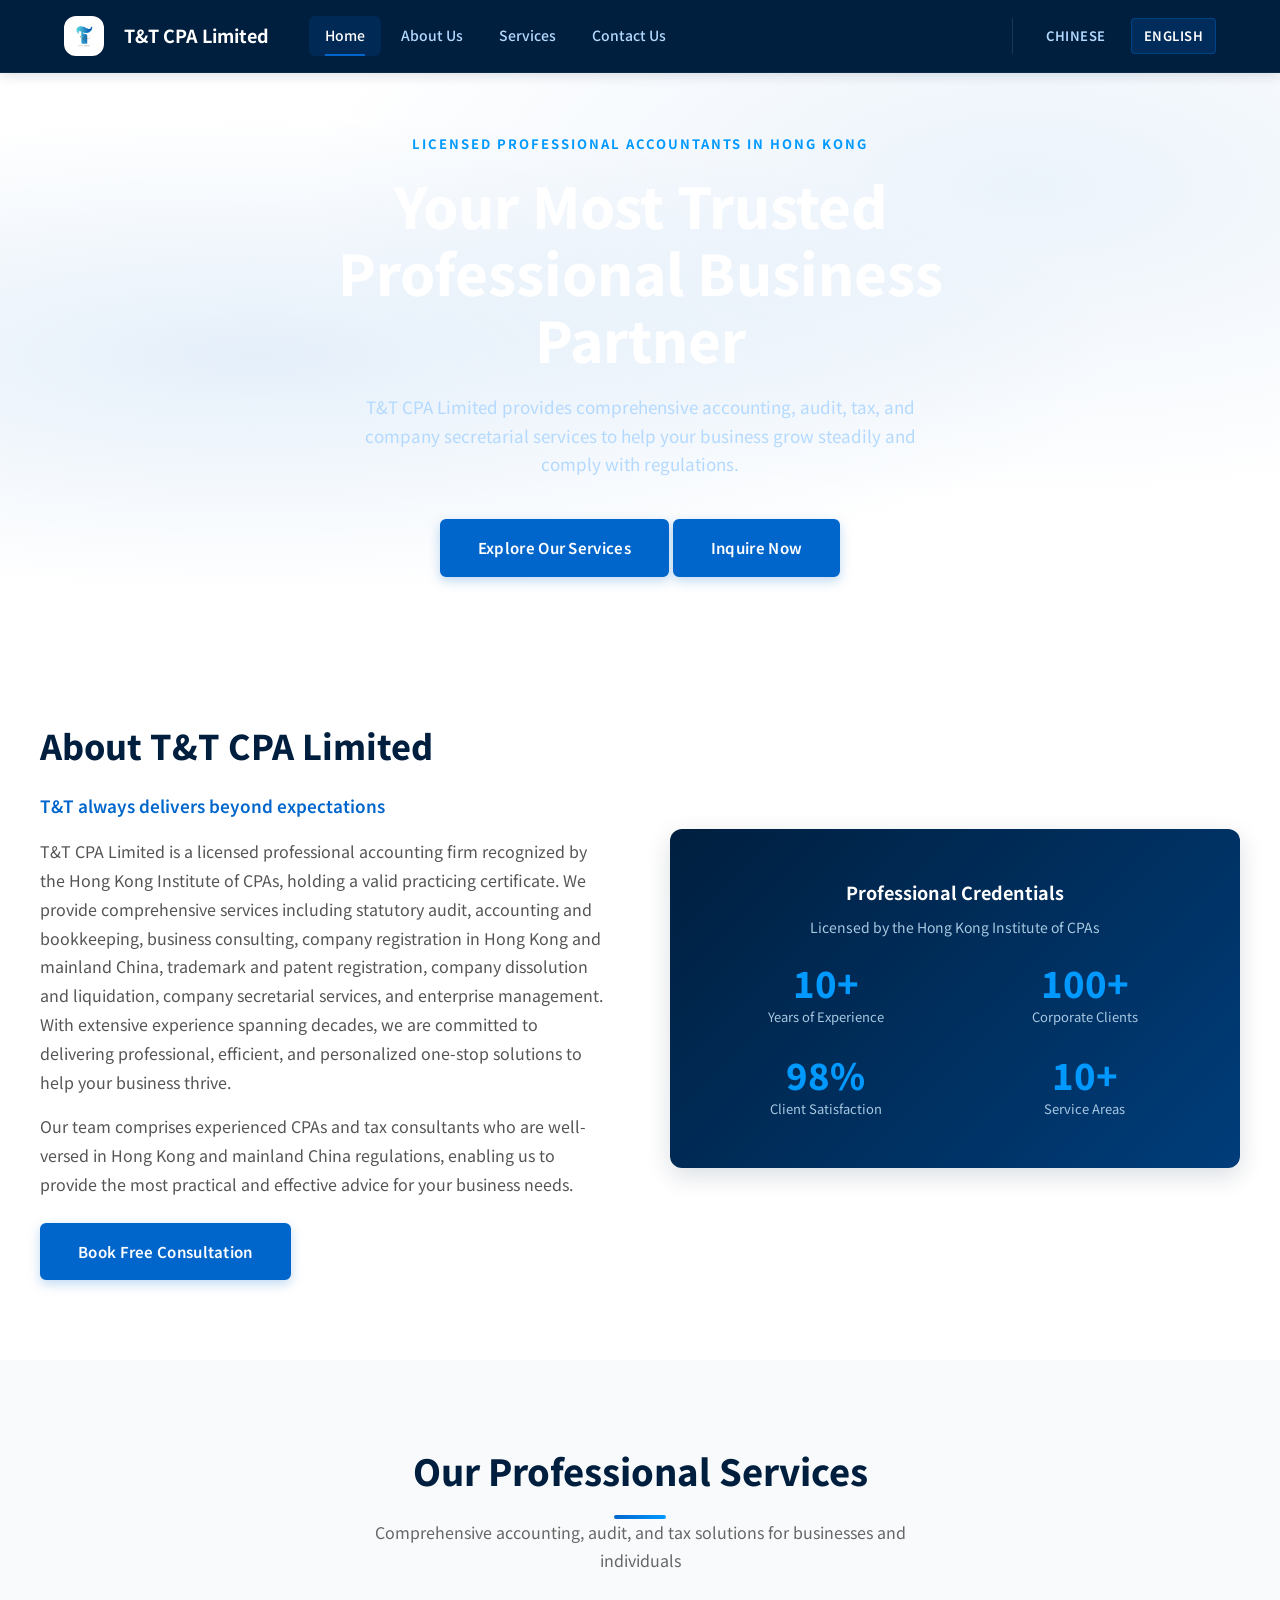
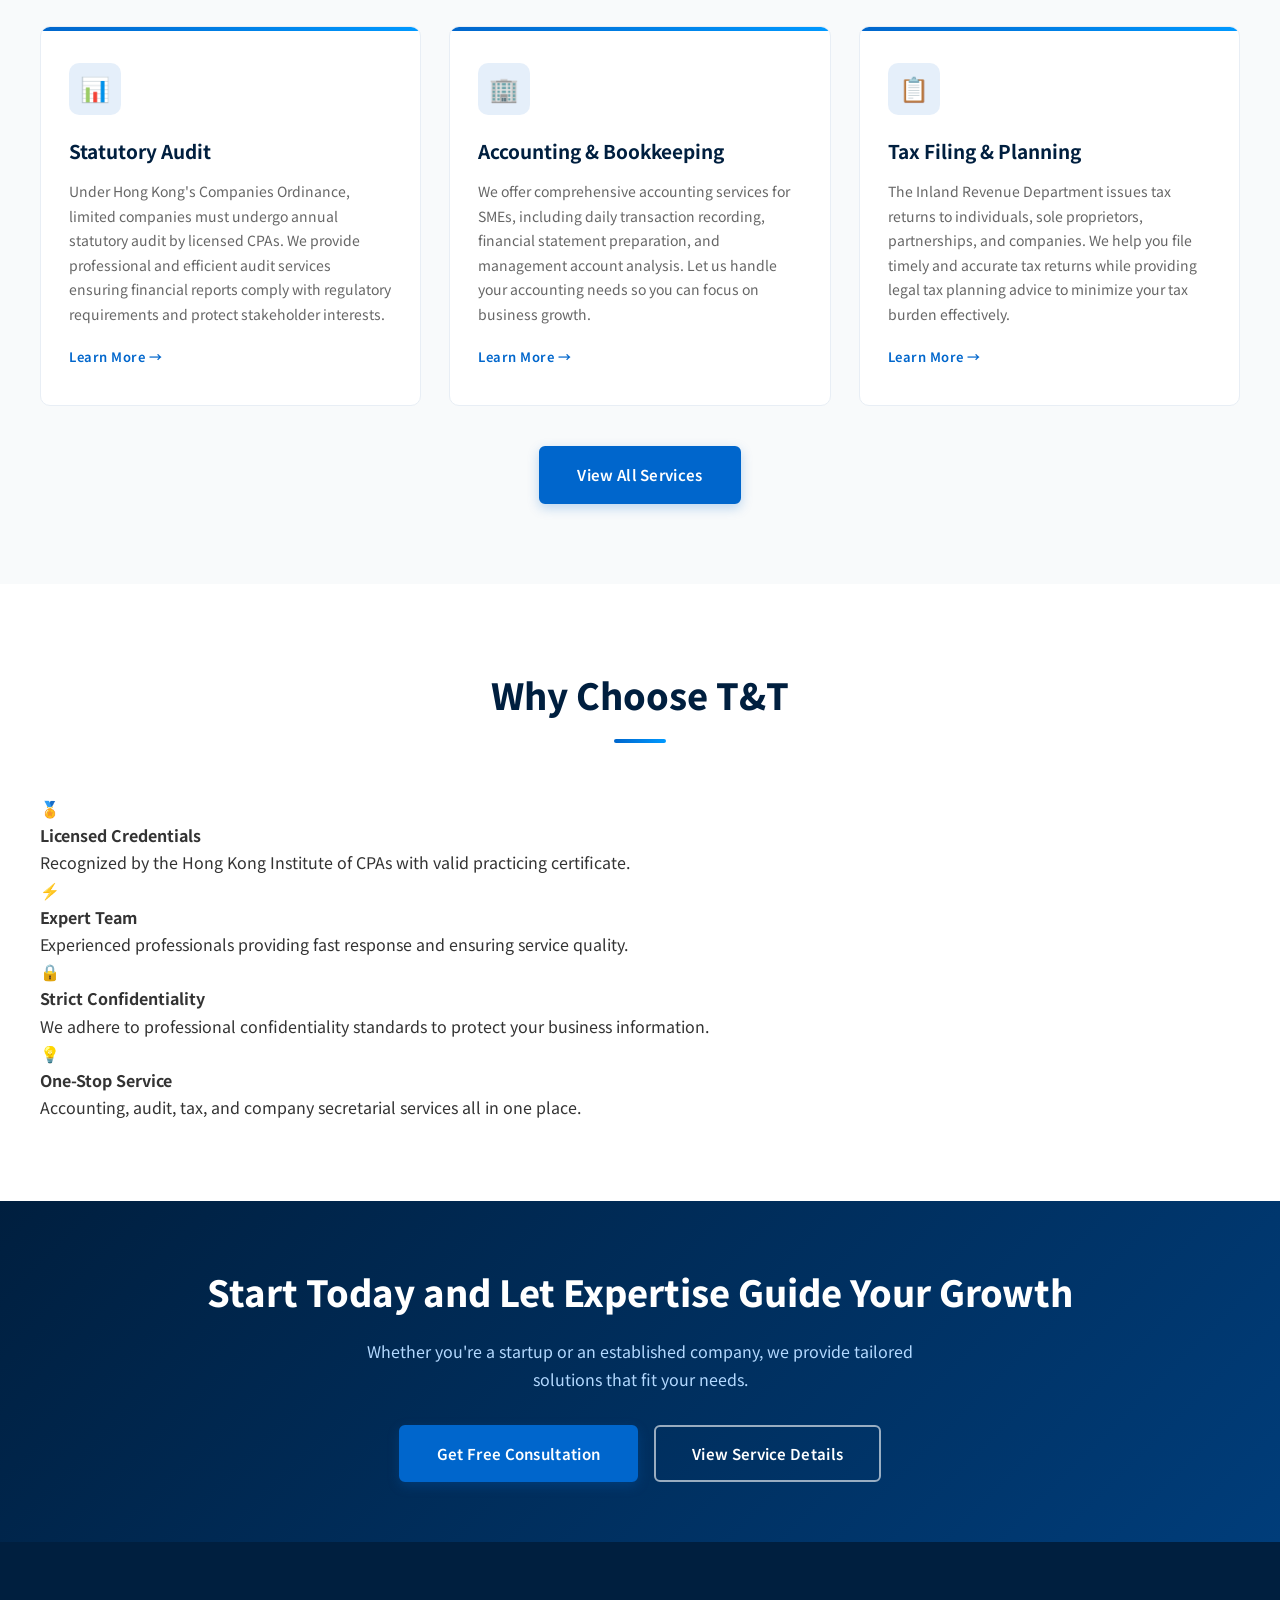
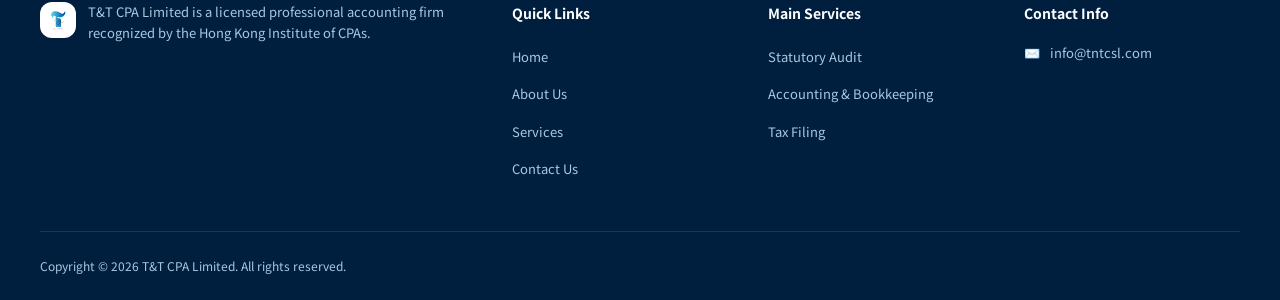
==== commit 96012e5f: "Update index.html" ====
--- a/index.html
+++ b/index.html
@@ -1,42 +1,26 @@
 <!DOCTYPE html>
-<html lang="zh-CN">
+<html>
 <head>
-  <meta charset="UTF-8" />
-  <meta name="viewport" content="width=device-width, initial-scale=1.0" />
-  <title>卓信会计师事务所 — 专业会计·审计·税务服务</title>
-  <meta name="description" content="卓信会计师事务所提供专业的审计核数、会计理账、税务申报及公司注册服务，是您最可信赖的商业伙伴。" />
+  <meta charset="utf-8">
+  <title>Redirecting...</title>
   <script>
     (function() {
-      var basePath = '/TNTCPA';
+      var basePath = '';
       var savedLang = localStorage.getItem('preferred-language');
-      
       if (savedLang === 'en') {
         window.location.href = basePath + '/en/index.html';
-        return;
       } else if (savedLang === 'zh') {
         window.location.href = basePath + '/tc/index.html';
-        return;
-      }
-      
-      var browserLang = navigator.language || navigator.userLanguage;
-      
-      if (browserLang.startsWith('en')) {
-        localStorage.setItem('preferred-language', 'en');
-        window.location.href = basePath + '/en/index.html';
       } else {
-        localStorage.setItem('preferred-language', 'zh');
-        window.location.href = basePath + '/tc/index.html';
+        var browserLang = navigator.language || navigator.userLanguage;
+        if (browserLang.startsWith('en')) {
+          window.location.href = basePath + '/en/index.html';
+        } else {
+          window.location.href = basePath + '/tc/index.html';
+        }
       }
     })();
   </script>
 </head>
-<body>
-  <noscript>
-    <p>Please enable JavaScript to access this website.</p>
-    <p style="margin-top: 20px;">
-      <a href="/TNTCPA/tc/index.html">中文版本</a> | 
-      <a href="/TNTCPA/en/index.html">English Version</a>
-    </p>
-  </noscript>
-</body>
+<body>Loading...</body>
 </html>
